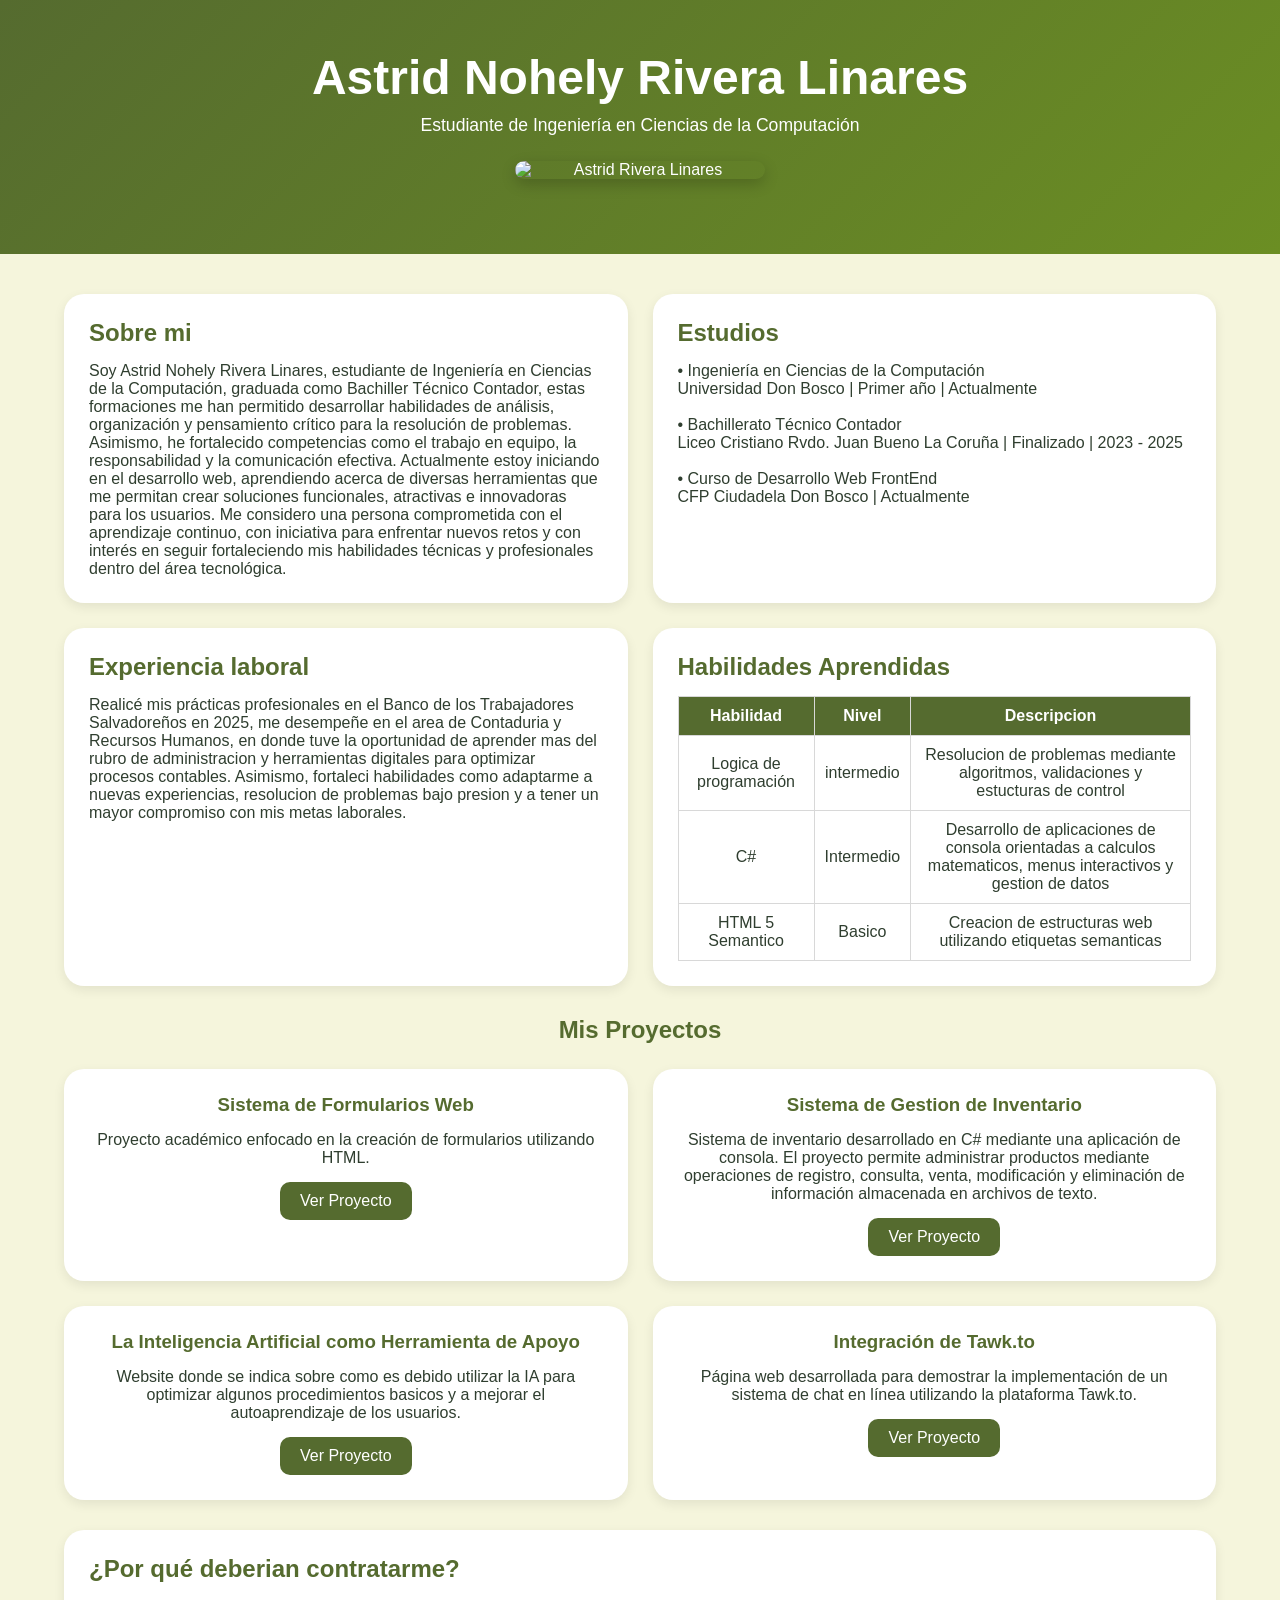
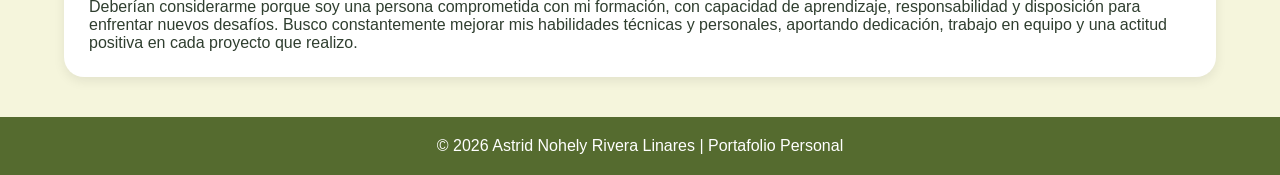
==== index.html @ 84755996 "Fix HTML encoding issues in index.html" ====
<!DOCTYPE html>
<html lang="es">
<head>
<meta charset="UTF-8">
<meta name="viewport" content="width=device-width, initial-scale=1.0">
<meta property="og:title" content="Portafolio de Astrid Nohely Rivera Linares">
<meta property="og:description" content="Conoce los proyectos, habilidades y formación académica de Astrid Rivera Linares.">
<meta property="og:image" content="https://astridlinares-web.netlify.app/imagenes/chimu.jpg">
<meta property="og:url" content="https://astridlinares-web.netlify.app/">
<meta property="og:logo" content="https://astridlinares-web.netlify.app/imagenes/chimu.jpg">
<meta property="og:type" content="website">

<title>Portafolio de Astrid Nohely Rivera Linares</title>

<style>

*{
    margin:0;
    padding:0;
    box-sizing:border-box;
}

body{
    font-family: Arial, sans-serif;
    background:#F5F5DC;
    color:#2F3E2F;
}


header{
    background:linear-gradient(135deg,#556B2F,#6B8E23);
    color:white;
    text-align:center;
    padding:50px 20px;
}

header h1{
    font-size:3rem;
    margin-bottom:10px;
}

header p{
    font-size:1.1rem;
    margin-top:5px;
}

.foto{
    width:250px;
    display:block;
    margin:25px auto;
    border-radius:15px;
    box-shadow:0 5px 15px rgba(0,0,0,0.20);
}

/* CONTENEDOR */

.container{
    width:90%;
    max-width:1200px;
    margin:40px auto;
}

/* GRID DE TARJETAS */

.grid{
    display:grid;
    grid-template-columns:1fr 1fr;
    gap:25px;
}

/* TARJETAS */

.card{
    background:white;
    padding:25px;
    border-radius:20px;
    box-shadow:0 4px 12px rgba(0,0,0,0.08);
    transition:0.3s;
}

.card:hover{
    transform:translateY(-5px);
}

.card h2{
    color:#556B2F;
    margin-bottom:15px;
}


table{
    width:100%;
    border-collapse:collapse;
}

th{
    background:#556B2F;
    color:white;
}

th,td{
    border:1px solid #d8d8d8;
    padding:10px;
    text-align:center;
}

.proyectos{
    margin-top:30px;
}

.proyectos h2{
    text-align:center;
    color:#556B2F;
    margin-bottom:25px;
}

.proyectos-grid{
    display:grid;
    grid-template-columns:1fr 1fr;
    gap:25px;
}

.proyecto{
    background:white;
    padding:25px;
    border-radius:20px;
    box-shadow:0 4px 12px rgba(0,0,0,0.08);
    text-align:center;
    transition:0.3s;
}

.proyecto:hover{
    transform:translateY(-5px);
}

.proyecto h3{
    color:#556B2F;
    margin-bottom:15px;
}

.boton{
    display:inline-block;
    margin-top:15px;
    background:#556B2F;
    color:white;
    text-decoration:none;
    padding:10px 20px;
    border-radius:10px;
    transition:0.3s;
}

.boton:hover{
    background:#6B8E23;
}

footer{
    background:#556B2F;
    color:white;
    text-align:center;
    padding:20px;
    margin-top:40px;
}

@media(max-width:768px){

    .grid{
        grid-template-columns:1fr;
    }

    .proyectos-grid{
        grid-template-columns:1fr;
    }

    header h1{
        font-size:2rem;
    }

    .foto{
        width:200px;
    }

}

</style>

</head>

<body>

<header>

    <h1>Astrid Nohely Rivera Linares</h1>

    <p>
        Estudiante de Ingeniería en Ciencias de la Computación
    </p>

    <img src="avatar(1).png" alt="Astrid Rivera Linares" class="foto">

</header>

<div class="container">

    <div class="grid">

        <section class="card">

            <h2>Sobre mi</h2>

            <p>
                Soy Astrid Nohely Rivera Linares, estudiante de Ingeniería en Ciencias de la Computación, 
                graduada como Bachiller Técnico Contador, estas formaciones me han permitido desarrollar habilidades de análisis, 
                organización y pensamiento crítico para la resolución de problemas.
                Asimismo, he fortalecido competencias como el trabajo en equipo, la responsabilidad y la comunicación efectiva.
                Actualmente estoy iniciando en el desarrollo web, aprendiendo acerca de diversas herramientas que me permitan crear soluciones funcionales, atractivas e innovadoras para los usuarios.
                Me considero una persona comprometida con el aprendizaje continuo, con iniciativa para enfrentar nuevos retos y con interés en seguir fortaleciendo mis habilidades técnicas
                y profesionales dentro del área tecnológica. 
            </p>

        </section>

        <section class="card">

            <h2>Estudios</h2>
            
            <p>• Ingeniería en Ciencias de la Computación </p>
            <p>  Universidad Don Bosco | Primer año | Actualmente </p>

            <br>

            <p>• Bachillerato Técnico Contador </p>
            <p>  Liceo Cristiano Rvdo. Juan Bueno La Coruña | Finalizado | 2023 - 2025 </p>

            <br> 
            <p>• Curso de Desarrollo Web FrontEnd </p>
            <p>  CFP Ciudadela Don Bosco | Actualmente </p> 

        </section>

        <section class="card">

            <h2> Experiencia laboral</h2>

            <p>
                Realicé mis prácticas profesionales en el Banco de los
                Trabajadores Salvadoreños en 2025, me desempeñe en el area de Contaduria y Recursos Humanos, en donde tuve la oportunidad
                de aprender mas del rubro de administracion y herramientas digitales para optimizar procesos contables.
                Asimismo, fortaleci habilidades como adaptarme a nuevas experiencias, resolucion de problemas bajo presion y a tener un mayor compromiso con mis metas laborales. 
            </p>

        </section>

        <section class="card">

            <h2> Habilidades Aprendidas </h2>

            <table>

                <tr>
                    <th>Habilidad</th>
                    <th>Nivel</th>
                    <th>Descripcion</th>
                </tr>

                <tr>
                    <td>Logica de programación</td>
                    <td>intermedio</td>
                    <td>Resolucion de problemas mediante algoritmos, validaciones y estucturas de control</td>
                </tr>

                <tr>
                    <td>C#</td>
                    <td>Intermedio</td>
                    <td>Desarrollo de aplicaciones de consola orientadas a calculos matematicos, menus interactivos y gestion de datos</td>
                </tr>

                <tr>
                    <td>HTML 5 Semantico</td>
                    <td>Basico</td>
                    <td>Creacion de estructuras web utilizando etiquetas semanticas </td>
                </tr>

            </table>

        </section>

    </div>

    <section class="proyectos">

        <h2> Mis Proyectos</h2>

        <div class="proyectos-grid">

            <div class="proyecto">

                <h3> Sistema de Formularios Web</h3>

                <p>
                    Proyecto académico enfocado en la creación de formularios
                    utilizando HTML.
                </p>

                <a href="https://astridlinares.netlify.app/" class="boton">
                    Ver Proyecto
                </a>

            </div>

            <div class="proyecto">

                <h3>Sistema de Gestion de Inventario </h3>

                <p>
                    Sistema de inventario desarrollado en C# mediante una aplicación
                    de consola. El proyecto permite administrar productos mediante
                    operaciones de registro, consulta, venta, modificación y eliminación
                    de información almacenada en archivos de texto.
                </p>

                <a href="https://astridlinares-pro.netlify.app/" class="boton">
                    Ver Proyecto
                </a>

            </div>

             <div class="proyecto">

                <h3> La Inteligencia Artificial como Herramienta de Apoyo</h3>

                <p>
                    Website donde se indica sobre como es debido utilizar la IA para optimizar algunos 
                    procedimientos basicos y a mejorar el autoaprendizaje de los usuarios.
                    
                </p>

                <a href="https://astridlin-ia.netlify.app/" class="boton">
                    Ver Proyecto
                </a>

        </div>
            
        <div class="proyecto">

    <h3>Integración de Tawk.to</h3>

    <p>
        Página web desarrollada para demostrar la implementación
        de un sistema de chat en línea utilizando la plataforma Tawk.to.
    </p>

    <a href="https://astridlin13.github.io/pagina-chat/" class="boton">
        Ver Proyecto
    </a>

</div>

    </section>

    <section class="card" style="margin-top:30px;">

        <h2> ¿Por qué deberian contratarme? </h2>

        <p>
           Deberían considerarme porque soy una persona comprometida con mi formación,
           con capacidad de aprendizaje, responsabilidad y disposición para enfrentar
           nuevos desafíos. Busco constantemente mejorar mis habilidades técnicas y
           personales, aportando dedicación, trabajo en equipo y una actitud positiva
           en cada proyecto que realizo.
        </p>

    </section>

</div>

<footer>

    © 2026 Astrid Nohely Rivera Linares | Portafolio Personal

</footer>

</body>
</html>
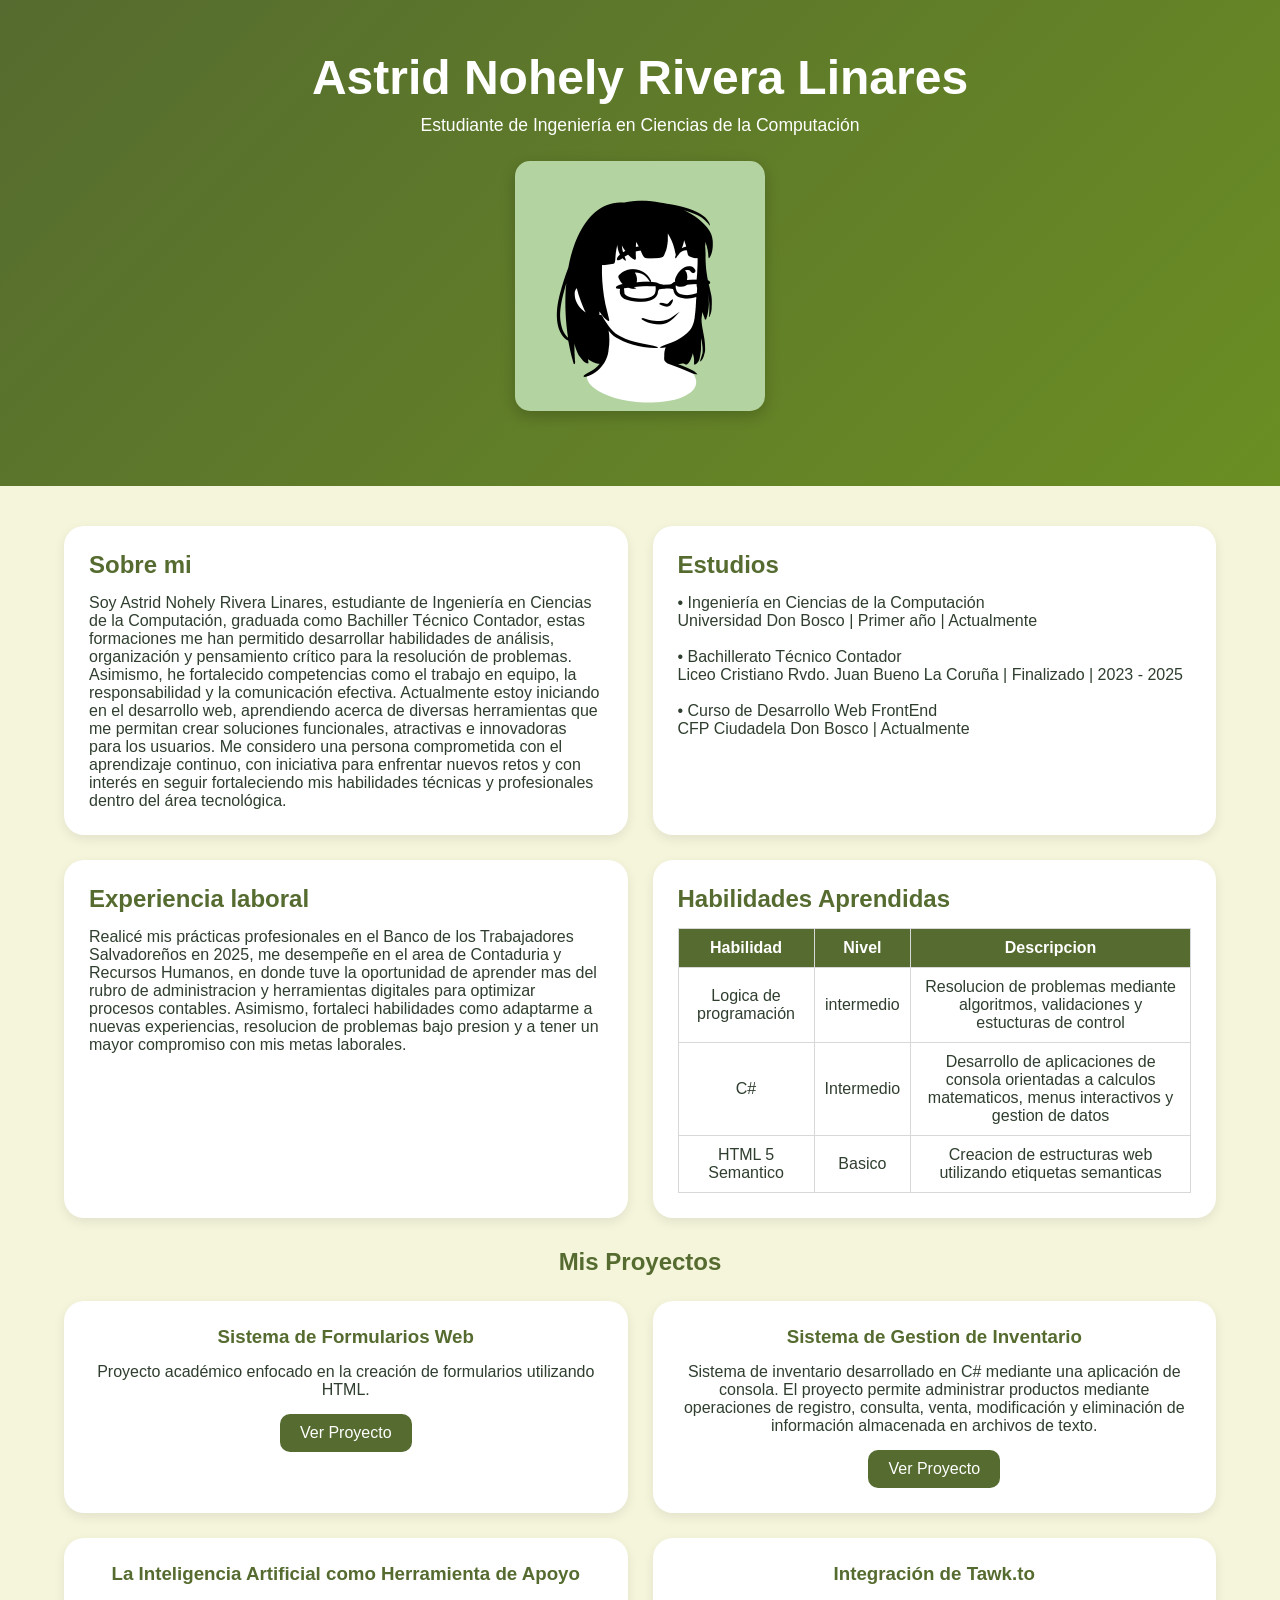
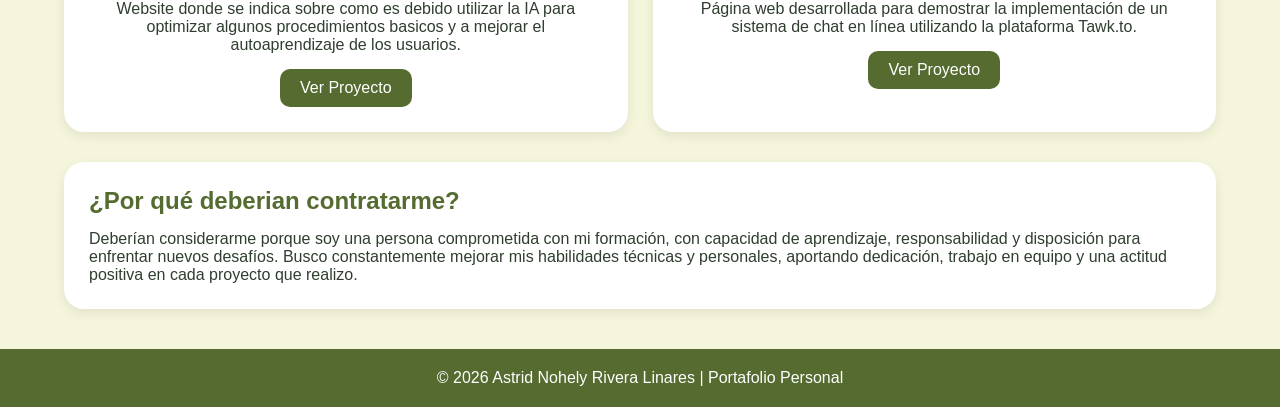
==== commit d15d3ba7: "Update index.html" ====
--- a/index.html
+++ b/index.html
@@ -195,7 +195,7 @@
         Estudiante de Ingeniería en Ciencias de la Computación
     </p>
 
-    <img src="avatar(1).png" alt="Astrid Rivera Linares" class="foto">
+    <img src="avatar.png" alt="Astrid Rivera Linares" class="foto">
 
 </header>
 
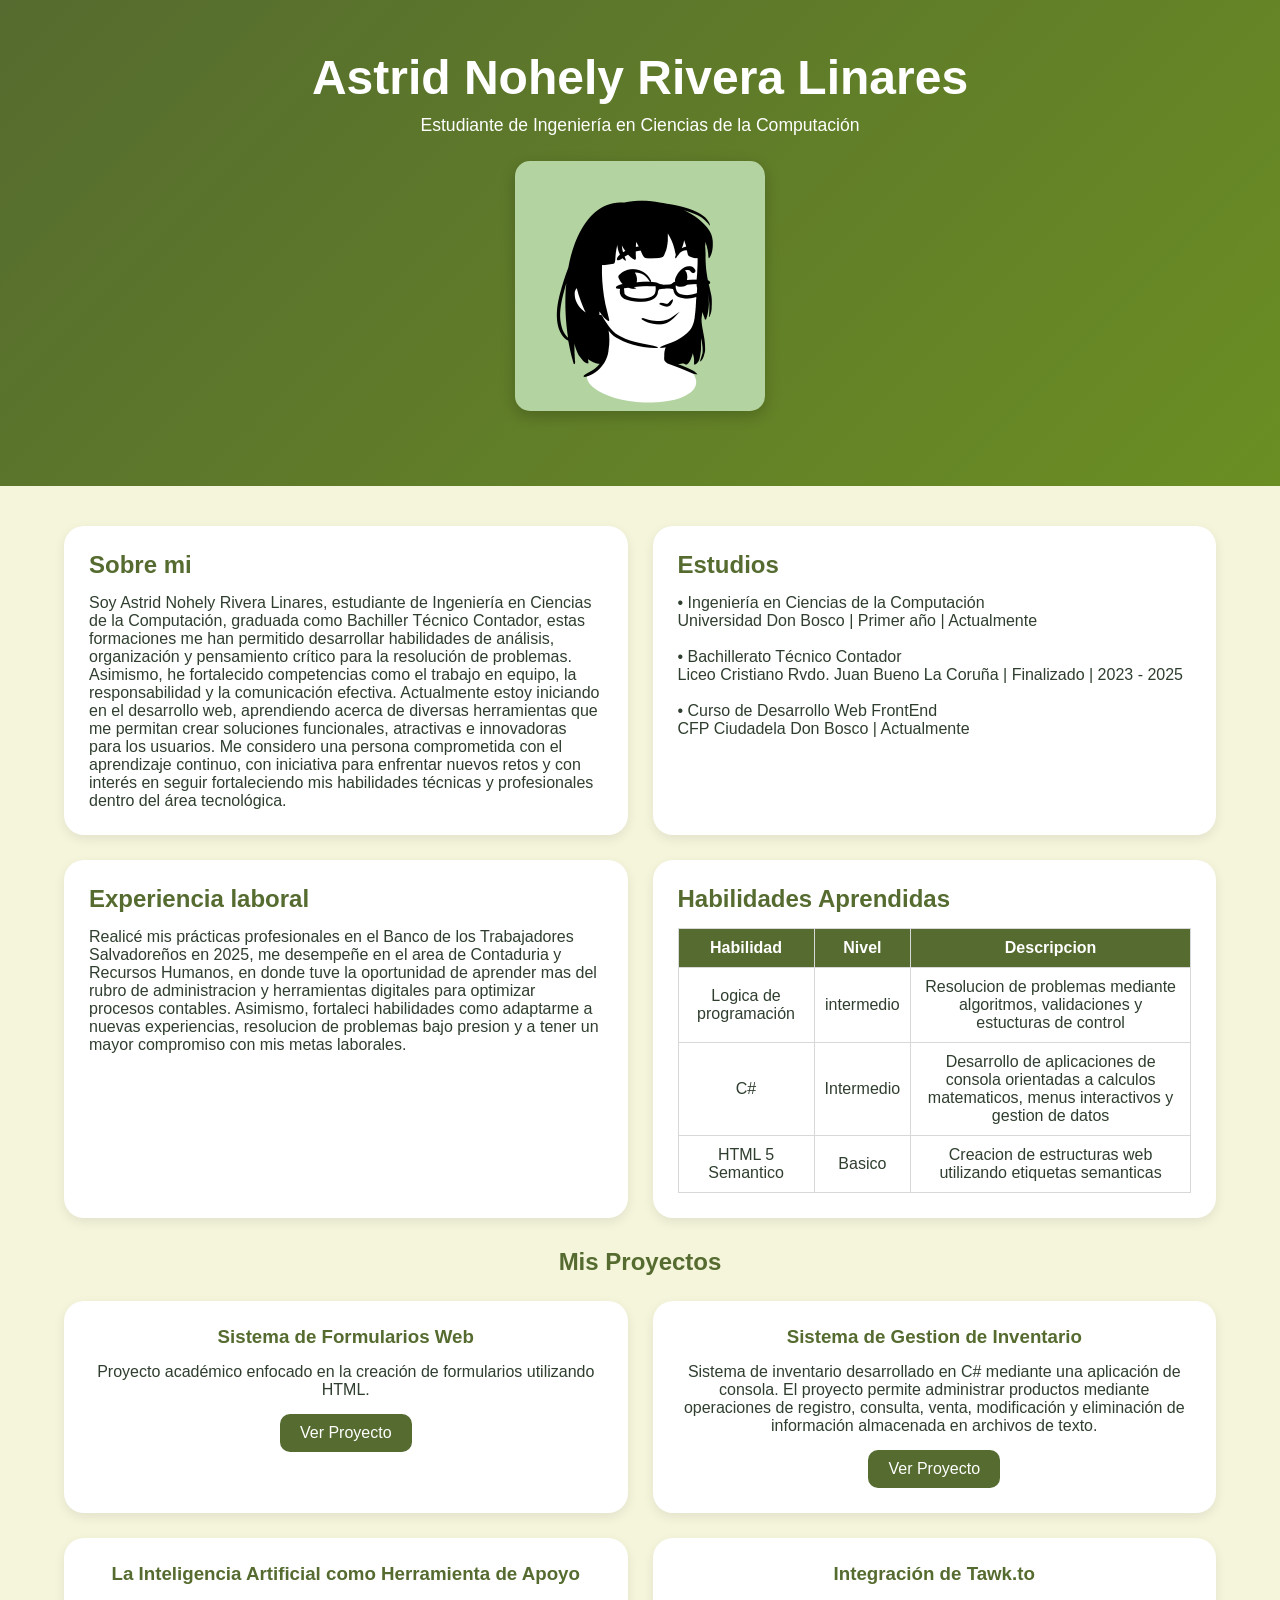
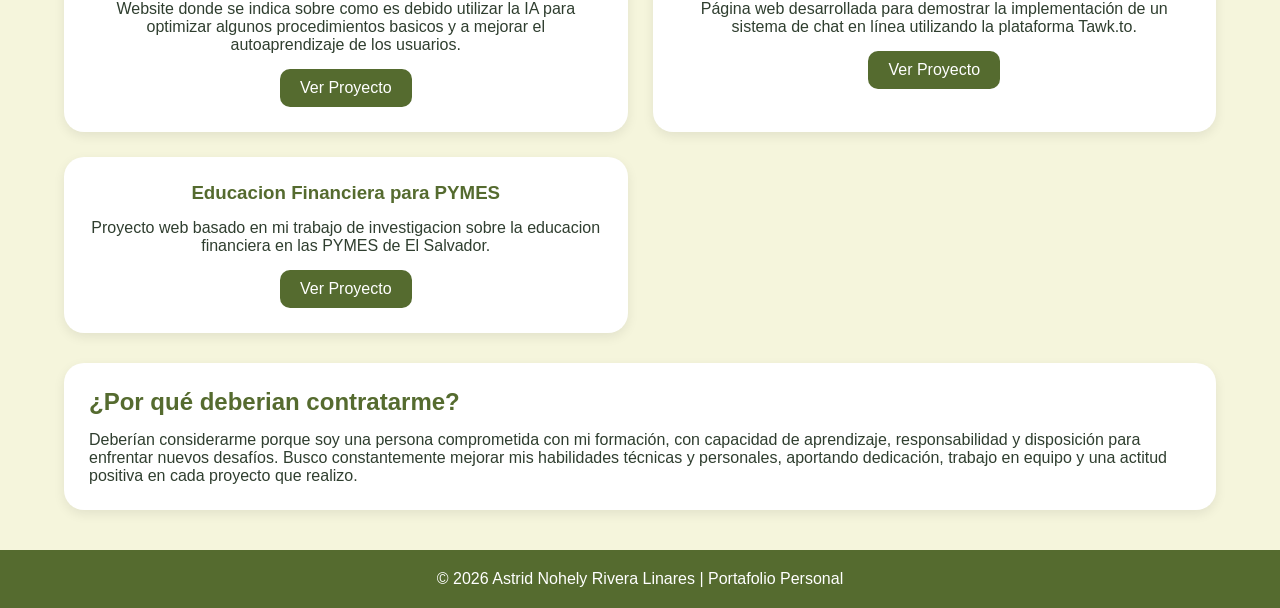
==== commit a19e3523: "Update index.html" ====
--- a/index.html
+++ b/index.html
@@ -176,7 +176,7 @@
     }
 
     .foto{
-        width:200px;
+        width:100px;
     }
 
 }
@@ -354,6 +354,20 @@
     </a>
 
 </div>
+            <div class="proyecto">
+
+                <h3> Educacion Financiera para PYMES </h3>
+
+                <p>
+                    Proyecto web basado en mi trabajo de investigacion sobre la educacion financiera en las
+                    PYMES de El Salvador.
+                </p>
+
+                <a href="https://astridlin13.github.io/Educacion-financiera-PYMES/" class="boton">
+                    Ver Proyecto
+                </a>
+
+            </div>
 
     </section>
 
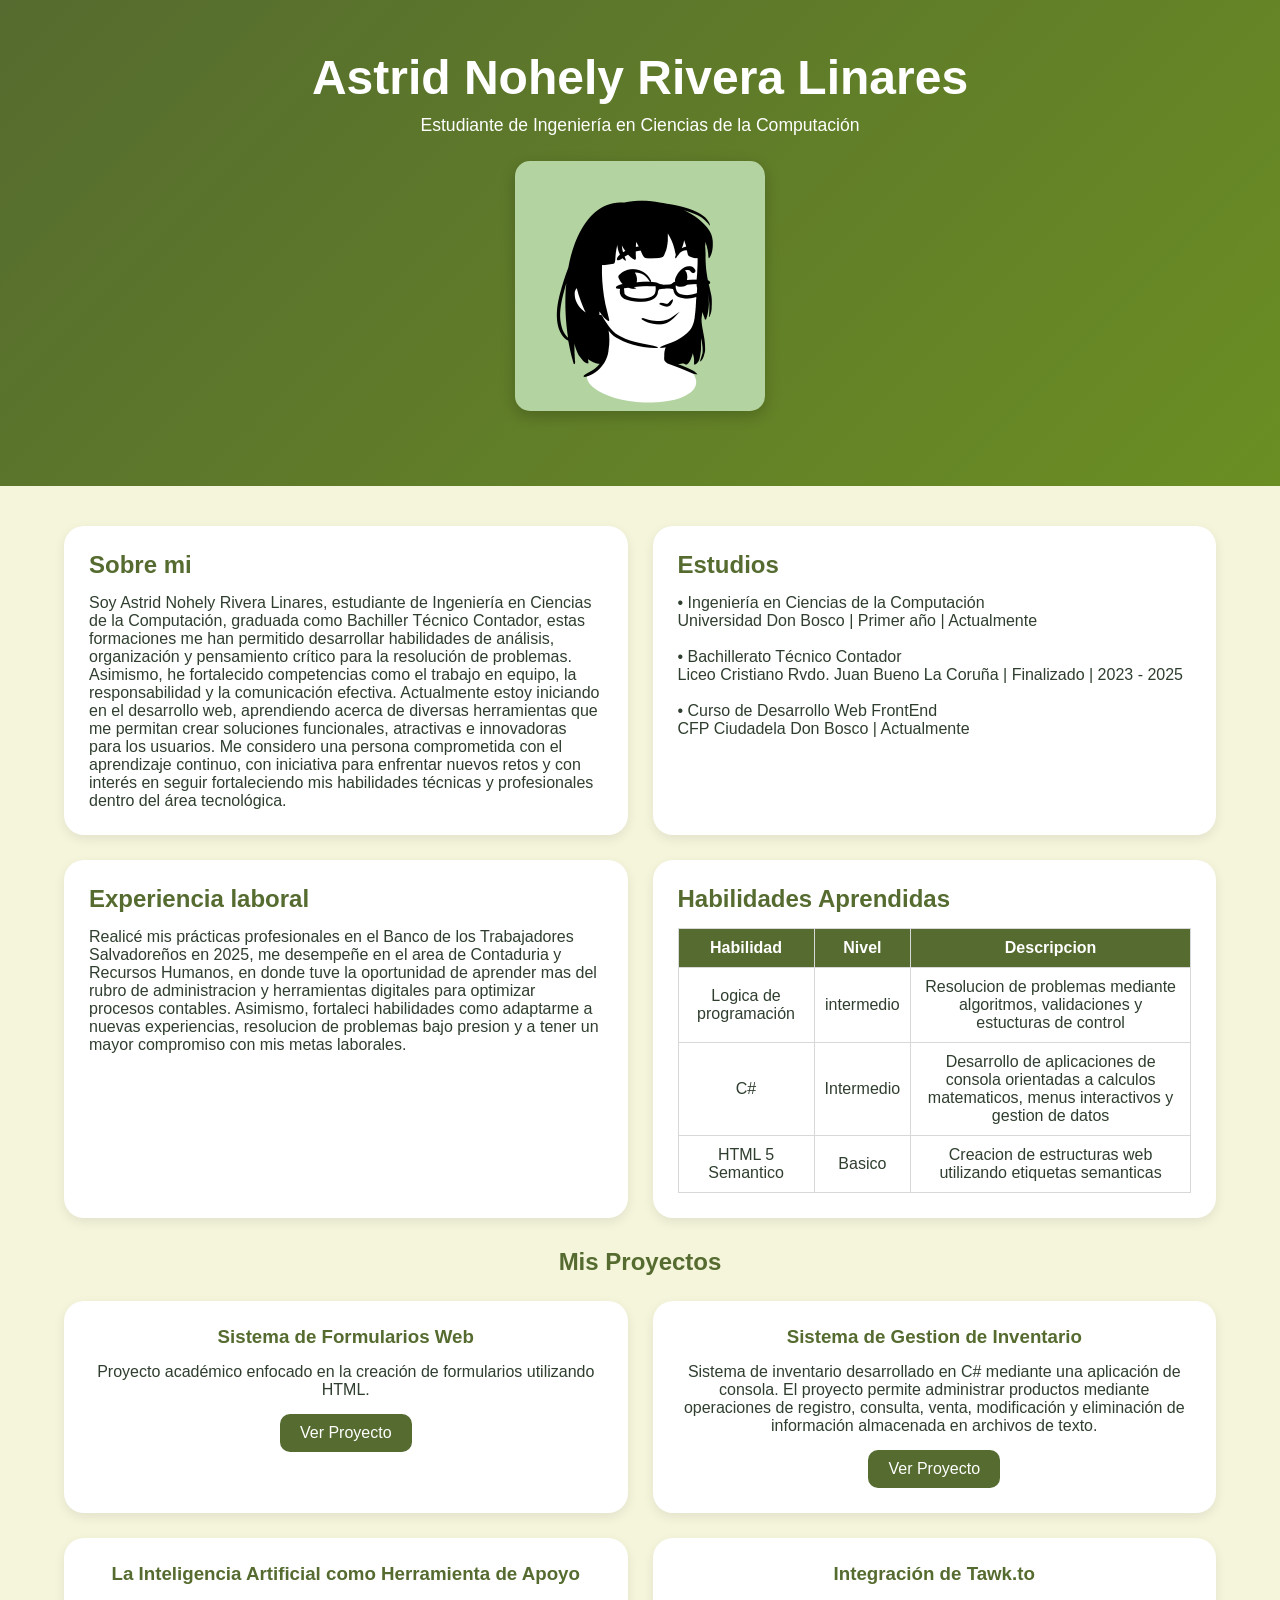
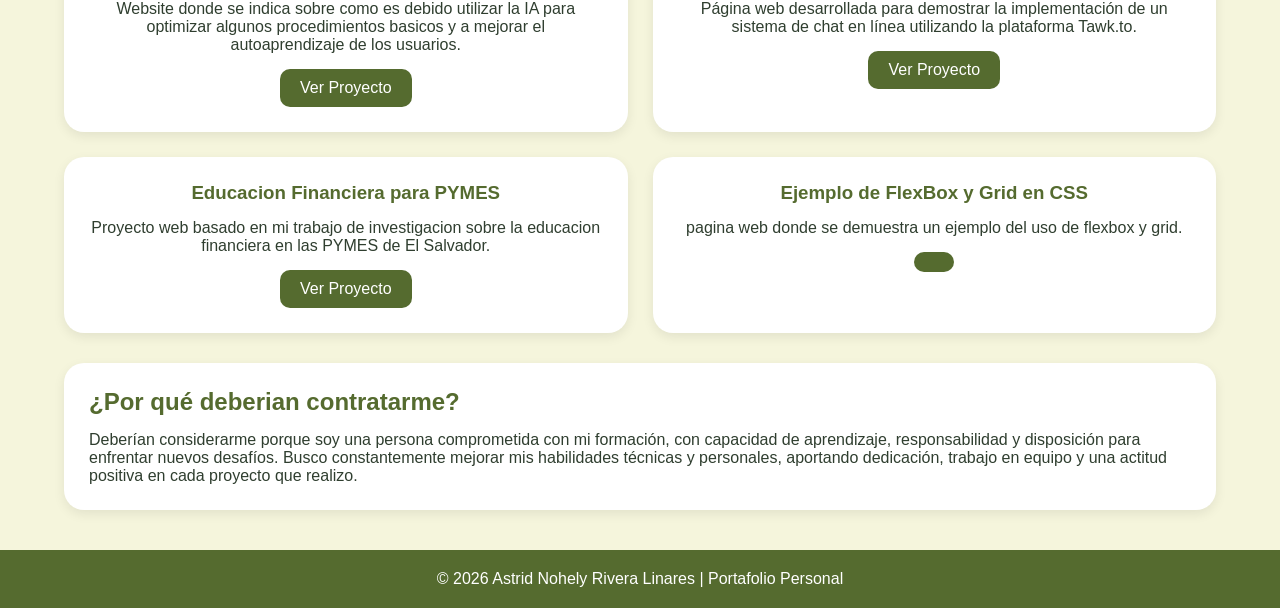
==== commit 39fdb117: "Update index.html" ====
--- a/index.html
+++ b/index.html
@@ -338,22 +338,23 @@
                     Ver Proyecto
                 </a>
 
-        </div>
+             </div>
             
         <div class="proyecto">
 
-    <h3>Integración de Tawk.to</h3>
-
-    <p>
-        Página web desarrollada para demostrar la implementación
-        de un sistema de chat en línea utilizando la plataforma Tawk.to.
-    </p>
-
-    <a href="https://astridlin13.github.io/pagina-chat/" class="boton">
-        Ver Proyecto
-    </a>
-
-</div>
+              <h3>Integración de Tawk.to</h3>
+
+             <p>
+               Página web desarrollada para demostrar la implementación
+              de un sistema de chat en línea utilizando la plataforma Tawk.to.
+            </p>
+
+             <a href="https://astridlin13.github.io/pagina-chat/" class="boton">
+                 Ver Proyecto
+            </a>
+
+         </div>
+            
             <div class="proyecto">
 
                 <h3> Educacion Financiera para PYMES </h3>
@@ -369,6 +370,17 @@
 
             </div>
 
+            <div class="proyecto">
+                
+                <h3>Ejemplo de FlexBox y Grid en CSS</h3>
+                <p>
+                    pagina web donde se demuestra un ejemplo del uso de flexbox y grid.
+                </p>
+
+                <a href="https://astridlin13.github.io/flexBox-and-Grid-CSS/" class="boton">
+                </a>
+            </div>
+        </div>
     </section>
 
     <section class="card" style="margin-top:30px;">
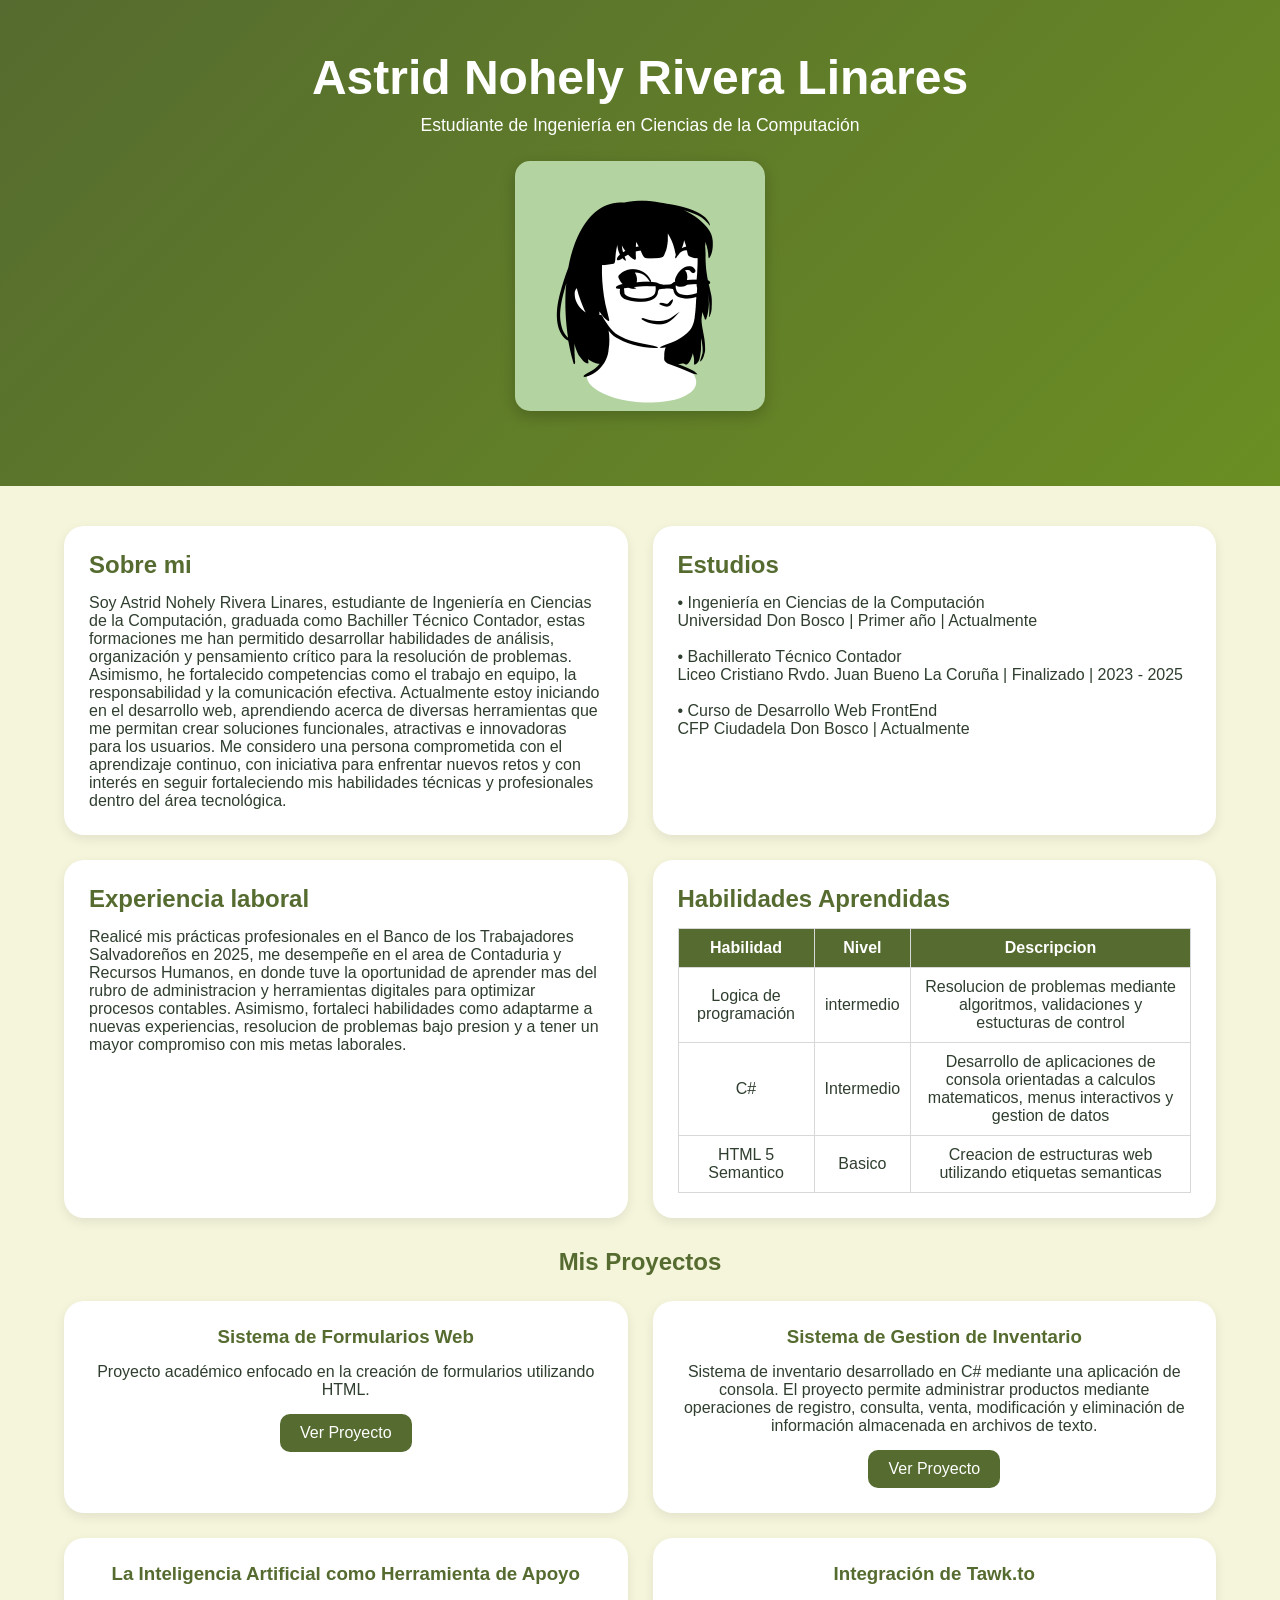
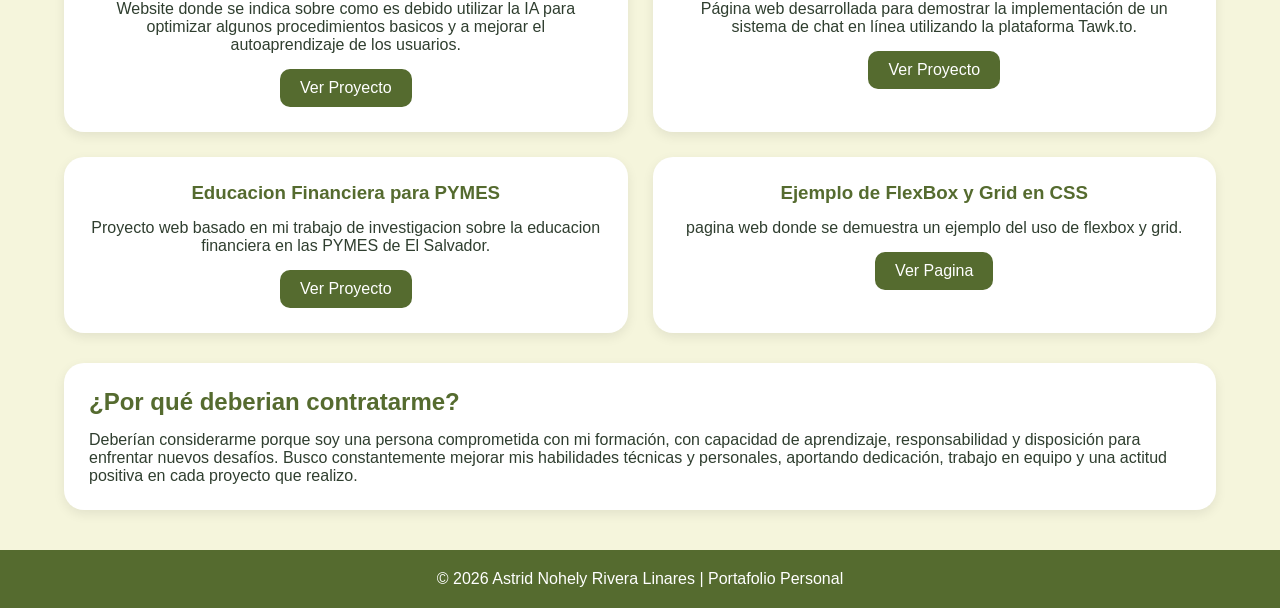
==== commit 1c897776: "Update index.html" ====
--- a/index.html
+++ b/index.html
@@ -378,6 +378,7 @@
                 </p>
 
                 <a href="https://astridlin13.github.io/flexBox-and-Grid-CSS/" class="boton">
+                    Ver Pagina
                 </a>
             </div>
         </div>
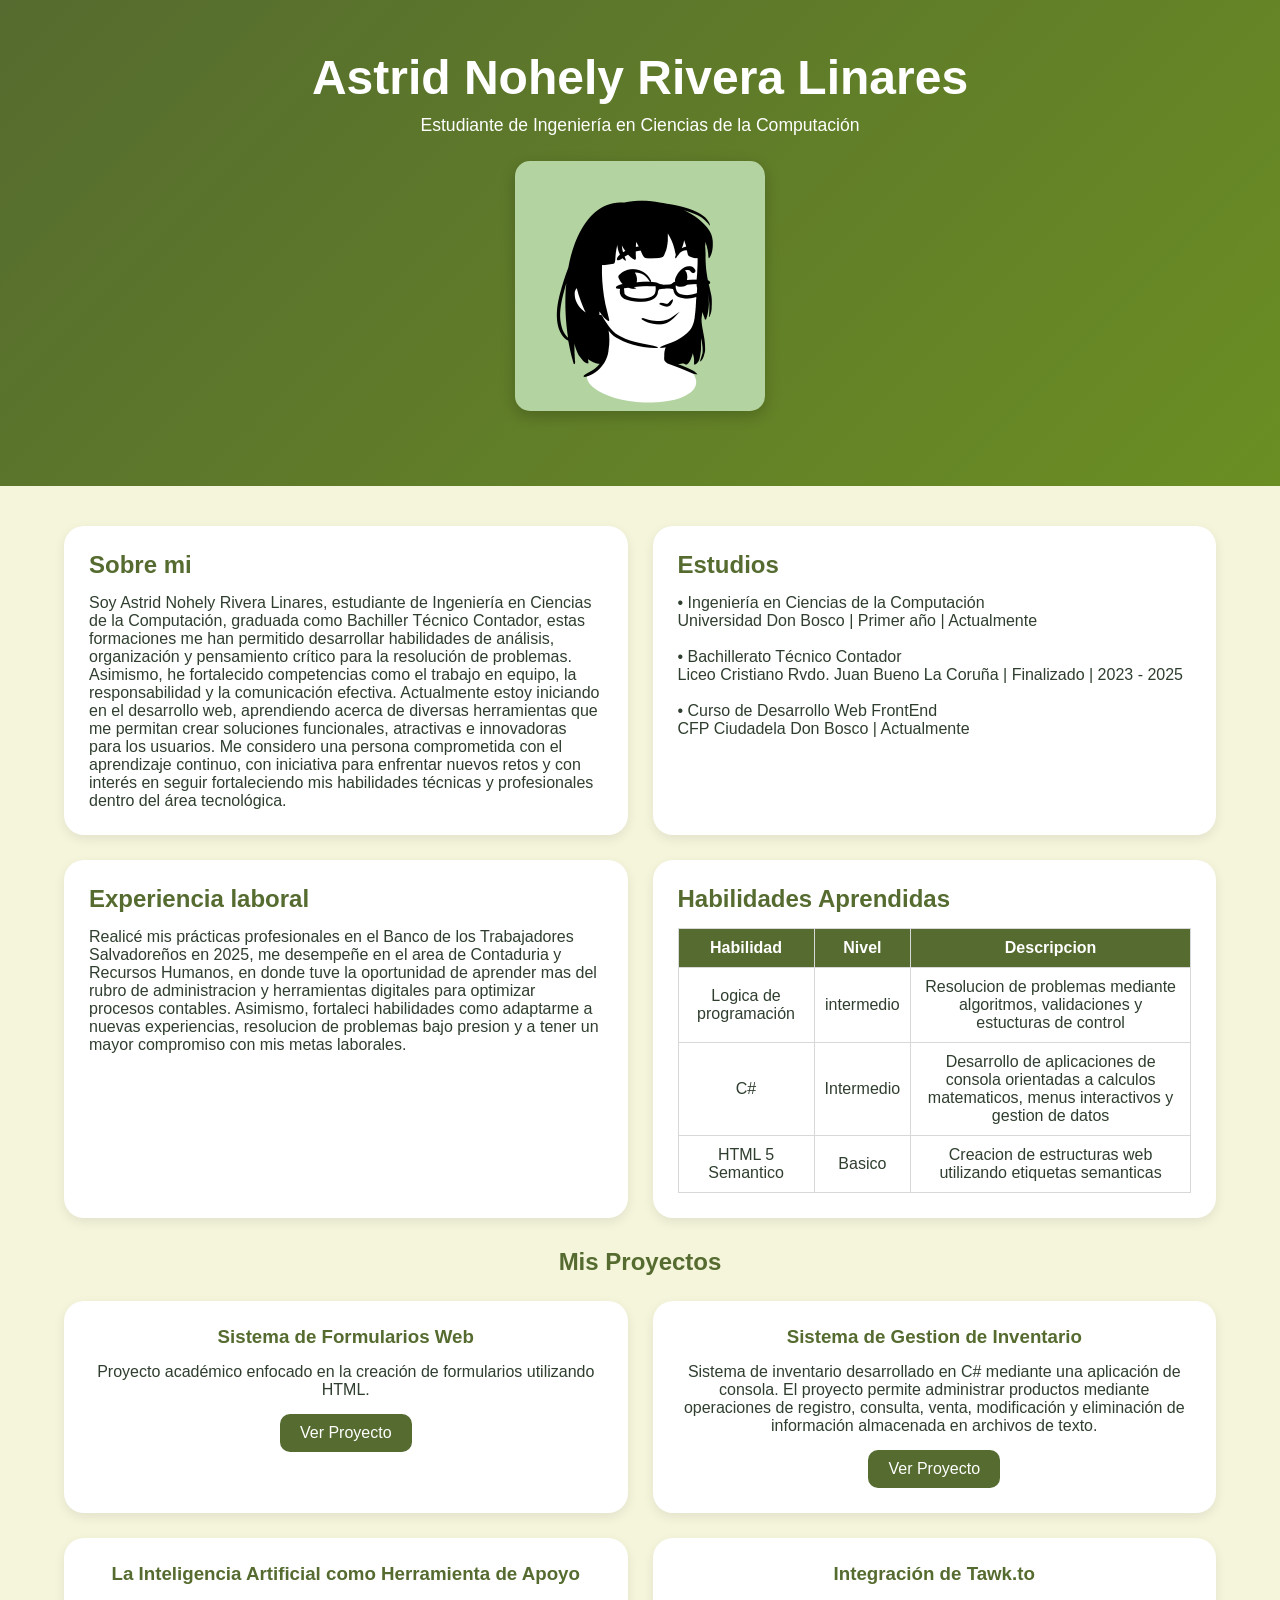
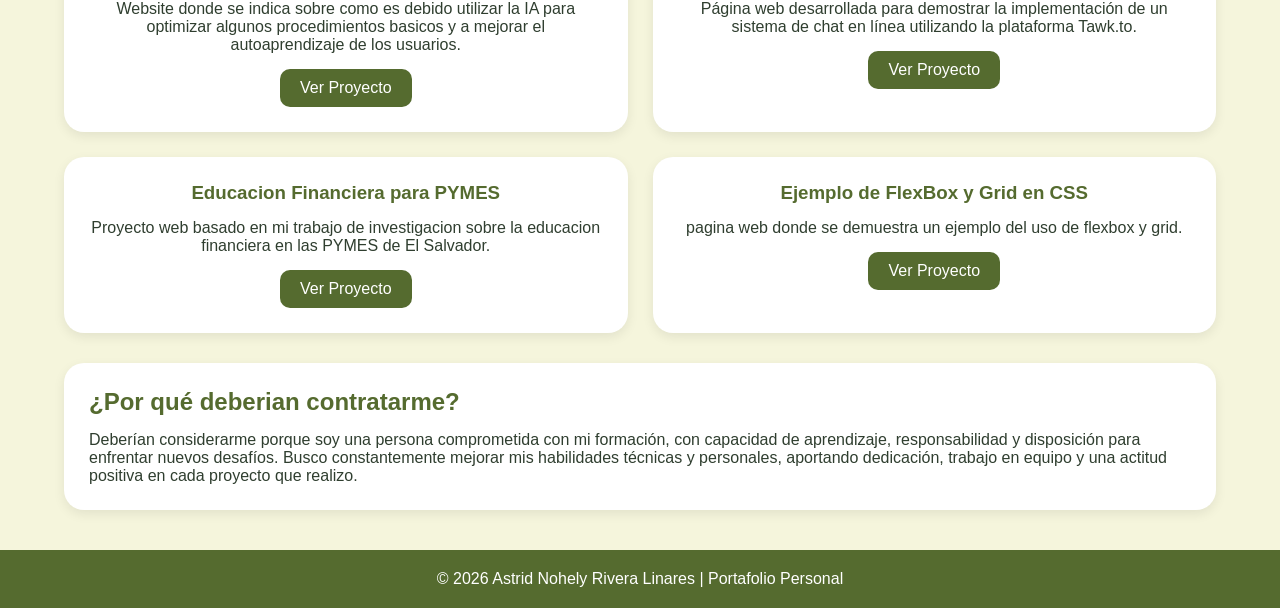
==== commit 1c4ae8f9: "Fix HTML encoding issues in index.html" ====
--- a/index.html
+++ b/index.html
@@ -378,7 +378,7 @@
                 </p>
 
                 <a href="https://astridlin13.github.io/flexBox-and-Grid-CSS/" class="boton">
-                    Ver Pagina
+                    Ver Proyecto
                 </a>
             </div>
         </div>
